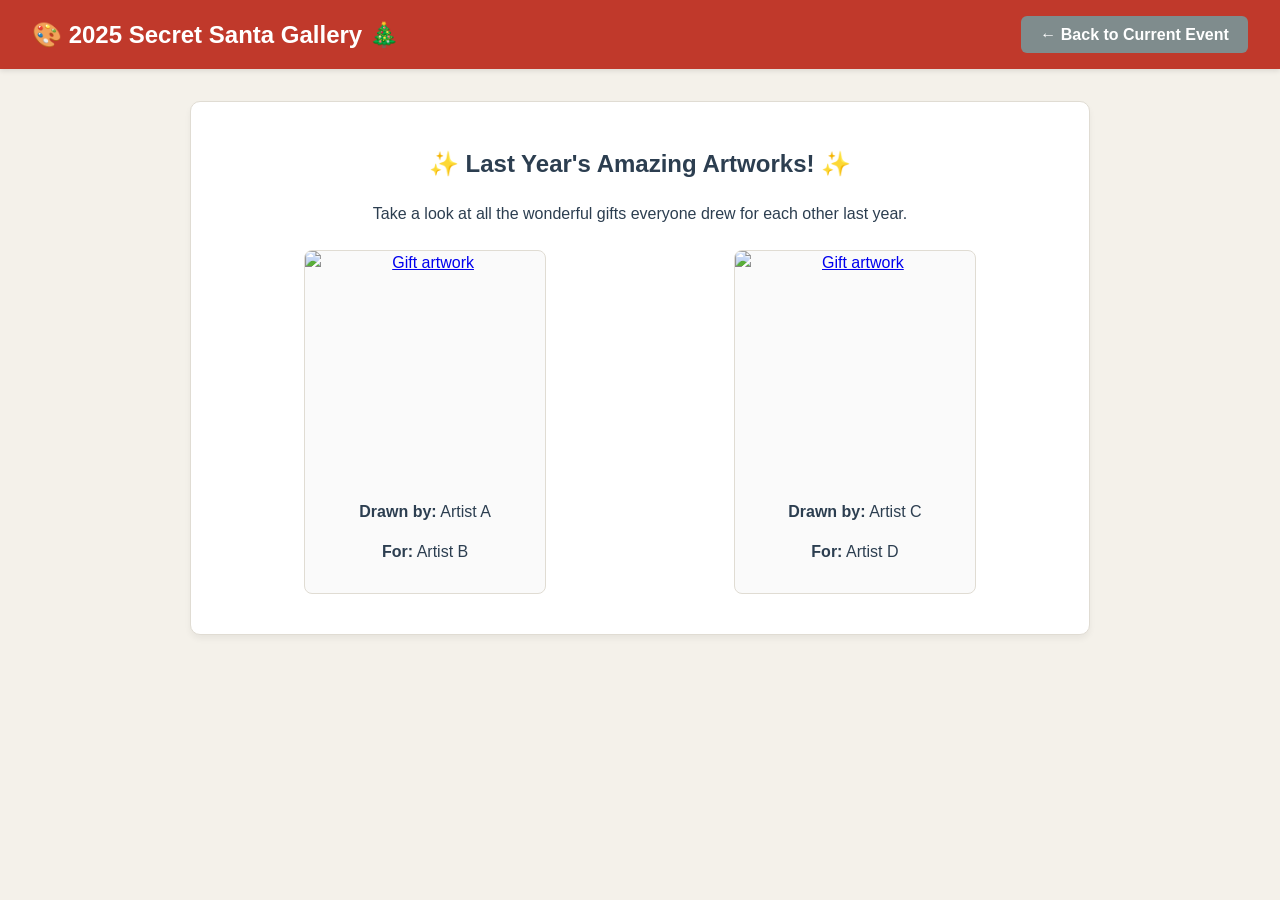
==== gallery.html @ 71a17f6d "gallery added" ====
<!DOCTYPE html>
<html lang="en">

<head>
  <meta charset="UTF-8">
  <meta name="viewport" content="width=device-width, initial-scale=1.0">
  <title>Artist Secret Santa - 2025 Gallery 🎨🎄</title>
  <link rel="stylesheet" href="style.css?v=2">
</head>

<body>
  <header>
    <h1>🎨 2025 Secret Santa Gallery 🎄</h1>
    <div>
      <a href="index.html"><button class="secondary">← Back to Current Event</button></a>
    </div>
  </header>

  <main>
    <section class="card">
      <h2>✨ Last Year's Amazing Artworks! ✨</h2>
      <p>Take a look at all the wonderful gifts everyone drew for each other last year.</p>

      <!-- Gallery Grid -->
      <div class="horizontal-scroll-gallery" id="past-gallery">
        <!-- Example Artwork Card 1 -->
        <div class="art-card">
          <a href="URL_TO_IMAGE_1" target="_blank"><img src="URL_TO_IMAGE_1" alt="Gift artwork"></a>
          <div class="art-card-body">
            <p><strong>Drawn by:</strong> Artist A</p>
            <p><strong>For:</strong> Artist B</p>
          </div>
        </div>

        <!-- Example Artwork Card 2 -->
        <div class="art-card">
          <a href="URL_TO_IMAGE_2" target="_blank"><img src="URL_TO_IMAGE_2" alt="Gift artwork"></a>
          <div class="art-card-body">
            <p><strong>Drawn by:</strong> Artist C</p>
            <p><strong>For:</strong> Artist D</p>
          </div>
        </div>
      </div>
    </section>
  </main>

</body>

</html>
---- style.css ----
:root {
    --bg: #f4f1ea;
    --card-bg: #ffffff;
    --primary: #c0392b;
    --primary-hover: #a93226;
    --secondary: #27ae60;
    --text: #2c3e50;
    --border: #e0dcd3;
}

body {
    font-family: -apple-system, BlinkMacSystemFont, "Segoe UI", Roboto, sans-serif;
    background-color: var(--bg);
    color: var(--text);
    margin: 0;
    padding: 0;
    line-height: 1.5;
    text-align: center;
    /* ⬅️ Adds global centering */
}

header {
    background-color: var(--primary);
    color: white;
    padding: 1rem 2rem;
    display: flex;
    justify-content: space-between;
    align-items: center;
    box-shadow: 0 2px 5px rgba(0, 0, 0, 0.1);
}

header h1 {
    margin: 0;
    font-size: 1.5rem;
}

main {
    max-width: 900px;
    margin: 2rem auto;
    padding: 0 1rem;
}

.card {
    background: var(--card-bg);
    border-radius: 10px;
    padding: 1.5rem;
    margin-bottom: 2rem;
    box-shadow: 0 4px 6px rgba(0, 0, 0, 0.05);
    border: 1px solid var(--border);
}

.highlight-card {
    border-top: 5px solid var(--secondary);
}

.hidden {
    display: none !important;
}

button {
    background-color: var(--primary);
    color: white;
    border: none;
    padding: 0.6rem 1.2rem;
    border-radius: 6px;
    cursor: pointer;
    font-size: 1rem;
    font-weight: bold;
    transition: background 0.2s;
}

button:hover {
    background-color: var(--primary-hover);
}

button:disabled {
    opacity: 0.6;
    cursor: not-allowed;
}

button.secondary {
    background-color: #7f8c8d;
}

button.secondary:hover {
    background-color: #636e72;
}

form {
    display: flex;
    flex-direction: column;
    align-items: center;
    /* ⬅️ Centers form elements inside cards */
    gap: 0.8rem;
    margin-top: 1rem;
}

input[type="text"],
textarea {
    padding: 0.7rem;
    border: 1px solid #ccc;
    border-radius: 6px;
    font-family: inherit;
    font-size: 1rem;
    text-align: center;
    /* ⬅️ Centers text inside input boxes */
    width: 80%;
    max-width: 350px;
    /* ⬅️ Keeps input boxes from getting too wide */
}

textarea {
    min-height: 80px;
    resize: vertical;
}

.user-grid {
    display: flex;
    flex-wrap: wrap;
    justify-content: center;
    /* ⬅️ Centers the artist name buttons */
    gap: 0.8rem;
    margin: 1rem 0;
}

.user-btn {
    background-color: var(--secondary);
    font-size: 1.1rem;
}

.gallery-grid {
    display: grid;
    grid-template-columns: repeat(auto-fill, minmax(240px, 1fr));
    justify-items: center;
    /* ⬅️ Centers gallery cards */
    gap: 1.2rem;
    margin-top: 1.5rem;
}

.art-card {
    border: 1px solid var(--border);
    border-radius: 8px;
    overflow: hidden;
    background: #fafafa;
    margin: 0 auto;
}

.art-card img {
    width: 100%;
    height: 220px;
    object-fit: cover;
    display: block;
    cursor: pointer;
}

.art-card-body {
    padding: 0.8rem;
}

.big-reveal {
    font-size: 1.3rem;
    color: var(--secondary);
}

.success-text {
    color: var(--secondary);
    font-weight: bold;
}

#my-gift-preview {
    max-width: 250px;
    border-radius: 8px;
    margin-top: 0.5rem;
}

hr {
    border: 0;
    border-top: 1px solid var(--border);
    margin: 1.5rem 0;
}

.card-actions {
    display: flex;
    justify-content: center;
    align-items: center;
    gap: 0.75rem;
    flex-wrap: wrap;
}

.small-btn {
    padding: 0.4rem 0.8rem;
    font-size: 0.85rem;
}

.danger-btn {
    background-color: #e74c3c;
}

.danger-btn:hover {
    background-color: #c0392b;
}

.edit-wishlist-form {
    display: flex;
    flex-direction: column;
    gap: 0.5rem;
    margin-top: 0.5rem;
}

.edit-wishlist-form textarea {
    min-height: 60px;
    font-size: 0.9rem;
}

.horizontal-scroll-gallery {
    display: flex;
    flex-wrap: nowrap;
    overflow-x: auto;
    -webkit-overflow-scrolling: touch;
    gap: 1rem;
    padding: 0.5rem 0.2rem 1rem 0.2rem;
    width: 100%;
    box-sizing: border-box;
    scroll-snap-type: x proximity;
}

.horizontal-scroll-gallery .art-card {
    flex: 0 0 240px;
    max-width: 240px;
    /* scroll-snap-align: start;  <-- Delete or comment this out */
    background: #fafafa;
    border: 1px solid var(--border);
    border-radius: 8px;
    overflow: hidden;
}

.rules-card {
    background-color: #f9f9f9;
    border-left: 4px solid var(--primary, #646cff);
    margin-bottom: 1.5rem;
}

.rules-card ul {
    margin-top: 0.5rem;
    margin-bottom: 0.5rem;
}

.profile-bio {
    max-width: 500px;
    margin: 0.5rem auto;
    color: #555;
    font-style: italic;
}

.profile-socials {
    font-size: 0.95rem;
    word-break: break-word;
    margin-bottom: 1rem;
}

/* Full-screen dark semi-transparent backdrop */
.modal-overlay {
    position: fixed;
    top: 0;
    left: 0;
    width: 100%;
    height: 100%;
    background-color: rgba(0, 0, 0, 0.7);
    display: flex;
    justify-content: center;
    align-items: center;
    z-index: 9999;
    padding: 1rem;
    box-sizing: border-box;
}

.modal-overlay.hidden {
    display: none;
}

/* Centered popup window */
.modal-window {
    background: #ffffff;
    width: 100%;
    max-width: 650px;
    max-height: 85vh;
    overflow-y: auto;
    border-radius: 12px;
    padding: 1.5rem;
    box-shadow: 0 10px 30px rgba(0, 0, 0, 0.3);
    margin: 0;
    /* Overrides default card margins so it centers cleanly */
}

.artist-directory-card {
    display: flex;
    flex-direction: column;
    justify-content: center;
    transition: transform 0.15s ease, box-shadow 0.15s ease;
}

.artist-directory-card:hover {
    transform: translateY(-3px);
    box-shadow: 0 4px 12px rgba(0, 0, 0, 0.1);
}

.oc-comments-section {
    text-align: left;
    margin-top: 0.75rem;
    font-size: 0.9rem;
}

.oc-comments-list {
    max-height: 140px;
    overflow-y: auto;
    margin: 0.5rem 0;
    display: flex;
    flex-direction: column;
    gap: 0.4rem;
}

.oc-comment {
    background: #f4f4f6;
    padding: 0.4rem 0.6rem;
    border-radius: 6px;
    word-break: break-word;
    font-size: 0.85rem;
    display: flex;
    justify-content: space-between;
    align-items: flex-start;
    gap: 0.5rem;
}

.no-comments {
    color: #888;
    margin: 0.25rem 0;
}

.oc-comment-form {
    display: flex;
    gap: 0.4rem;
    margin-top: 0.5rem;
}

.oc-comment-form input {
    flex: 1;
    padding: 0.4rem 0.6rem;
    font-size: 0.85rem;
    margin: 0;
}

.delete-comment-btn {
    background: transparent;
    border: none;
    color: #999;
    font-size: 0.75rem;
    padding: 0 0.2rem;
    cursor: pointer;
    line-height: 1.2;
    flex-shrink: 0;
}

.delete-comment-btn:hover {
    color: #d9534f;
    background: transparent;
}

.modal-nav-header {
    display: flex;
    justify-content: space-between;
    align-items: center;
    gap: 1rem;
    margin-bottom: 0.75rem;
}
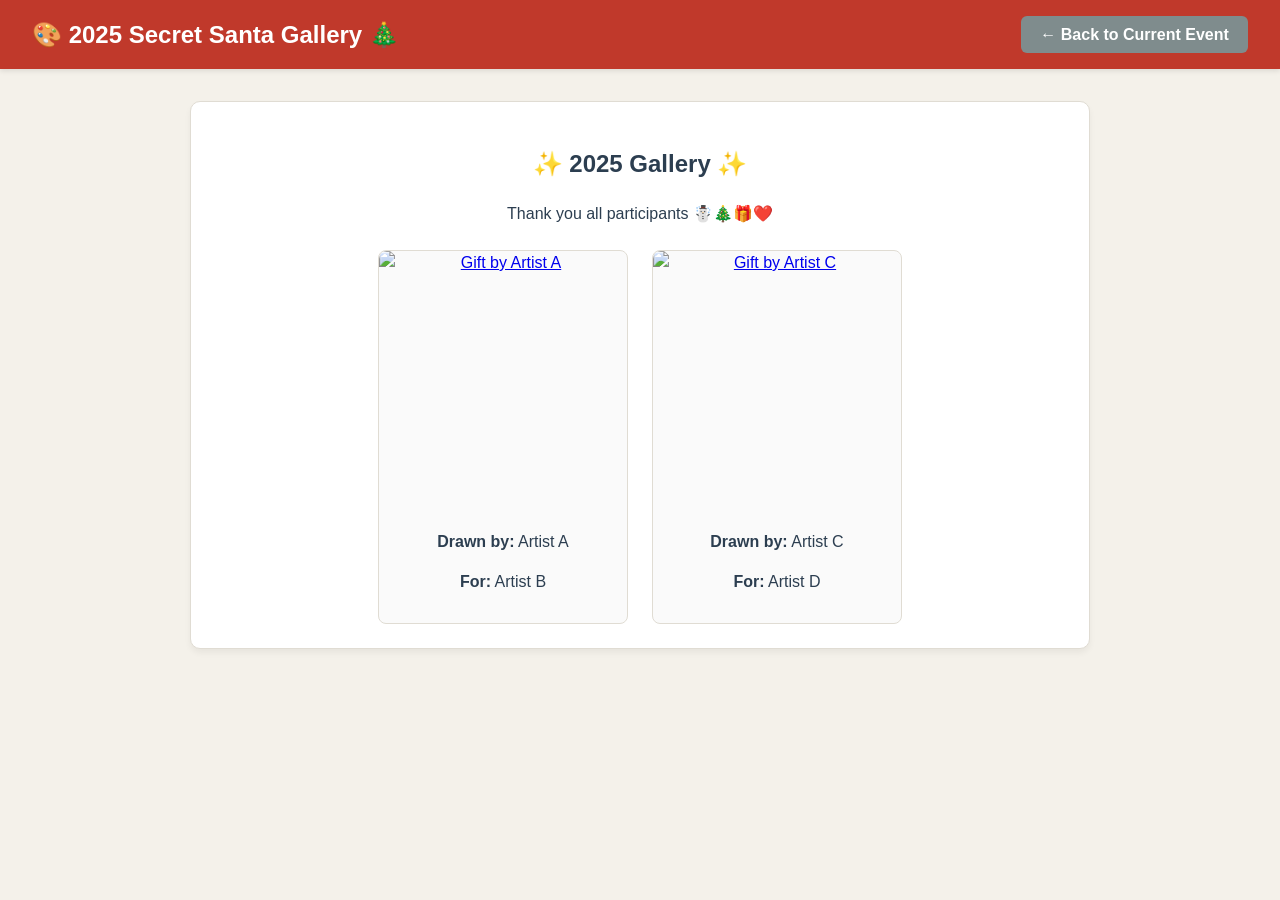
==== commit 00387835: "gallery grid" ====
--- a/gallery.html
+++ b/gallery.html
@@ -17,33 +17,41 @@
   </header>
 
   <main>
-    <section class="card">
-      <h2>✨ Last Year's Amazing Artworks! ✨</h2>
-      <p>Take a look at all the wonderful gifts everyone drew for each other last year.</p>
+    <section class="card" style="max-width: 1000px; margin: 0 auto;">
+      <h2>✨ 2025 Gallery ✨</h2>
+      <p>Thank you all participants ☃️🎄🎁❤️</p>
 
-      <!-- Gallery Grid -->
-      <div class="horizontal-scroll-gallery" id="past-gallery">
-        <!-- Example Artwork Card 1 -->
-        <div class="art-card">
-          <a href="URL_TO_IMAGE_1" target="_blank"><img src="URL_TO_IMAGE_1" alt="Gift artwork"></a>
-          <div class="art-card-body">
-            <p><strong>Drawn by:</strong> Artist A</p>
-            <p><strong>For:</strong> Artist B</p>
-          </div>
-        </div>
 
-        <!-- Example Artwork Card 2 -->
-        <div class="art-card">
-          <a href="URL_TO_IMAGE_2" target="_blank"><img src="URL_TO_IMAGE_2" alt="Gift artwork"></a>
-          <div class="art-card-body">
-            <p><strong>Drawn by:</strong> Artist C</p>
-            <p><strong>For:</strong> Artist D</p>
-          </div>
-        </div>
-      </div>
+      <!-- Grid Container -->
+      <div id="gallery-grid" class="image-grid"></div>
     </section>
   </main>
 
+  <script>
+    // List your past artwork file names/URLs here!
+    // If you put them in a folder named 'gallery-2025/', you can list them like this:
+    const pastArtworks = [
+      { img: "gallery-2025/artwork1.png", drawnBy: "Artist A", forWho: "Artist B" },
+      { img: "gallery-2025/artwork2.png", drawnBy: "Artist C", forWho: "Artist D" },
+      // Add as many as you like here!
+    ];
+
+    const gridContainer = document.getElementById('gallery-grid');
+
+    if (pastArtworks.length === 0) {
+      gridContainer.innerHTML = '<p><em>No artworks added to the gallery yet!</em></p>';
+    } else {
+      gridContainer.innerHTML = pastArtworks.map(art => `
+                <div class="art-card gallery-item">
+                    <a href="${art.img}" target="_blank"><img src="${art.img}" alt="Gift by ${art.drawnBy}"></a>
+                    <div class="art-card-body">
+                        <p><strong>Drawn by:</strong> ${art.drawnBy}</p>
+                        <p><strong>For:</strong> ${art.forWho}</p>
+                    </div>
+                </div>
+            `).join('');
+    }
+  </script>
 </body>
 
 </html>
--- a/style.css
+++ b/style.css
@@ -371,4 +371,26 @@
     align-items: center;
     gap: 1rem;
     margin-bottom: 0.75rem;
+}
+
+.image-grid {
+    display: flex;
+    justify-content: center;
+    flex-wrap: wrap;
+    gap: 1.5rem;
+    margin-top: 1.5rem;
+}
+
+.gallery-item {
+    width: 250px;
+    /* Adjust card width as you prefer */
+    margin: 0;
+    box-sizing: border-box;
+}
+
+.gallery-item img {
+    width: 100%;
+    height: 250px;
+    object-fit: cover;
+    border-radius: 8px;
 }
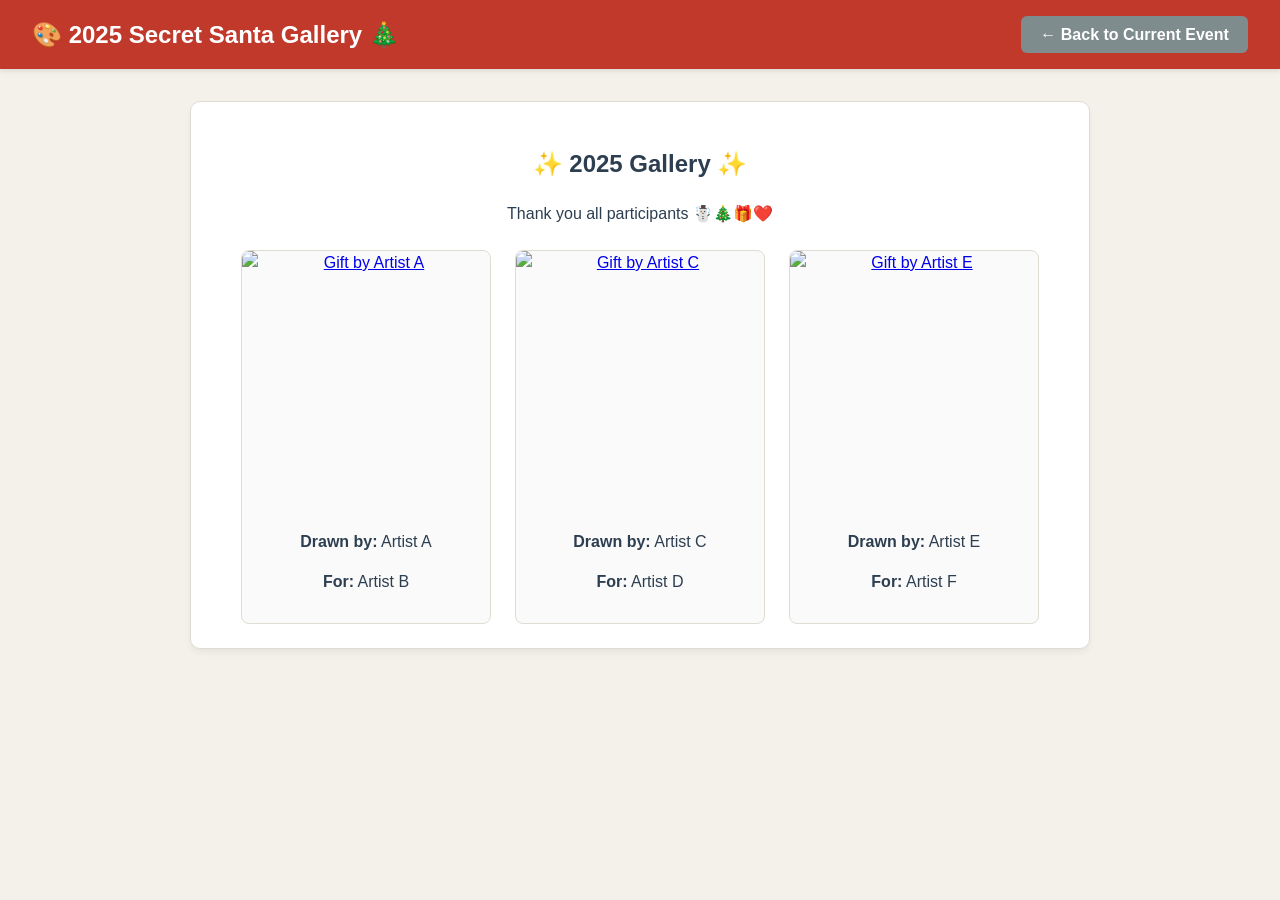
==== commit b8b3c050: "gallery pictures" ====
--- a/gallery.html
+++ b/gallery.html
@@ -28,12 +28,12 @@
   </main>
 
   <script>
-    // List your past artwork file names/URLs here!
-    // If you put them in a folder named 'gallery-2025/', you can list them like this:
+    // List the filenames of the pictures you put inside your gallery_2025 folder
     const pastArtworks = [
-      { img: "gallery-2025/artwork1.png", drawnBy: "Artist A", forWho: "Artist B" },
-      { img: "gallery-2025/artwork2.png", drawnBy: "Artist C", forWho: "Artist D" },
-      // Add as many as you like here!
+      { file: "artwork1.png", drawnBy: "Artist A", forWho: "Artist B" },
+      { file: "artwork2.jpg", drawnBy: "Artist C", forWho: "Artist D" },
+      { file: "artwork3.png", drawnBy: "Artist E", forWho: "Artist F" }
+      // Just add more lines here for each picture you have!
     ];
 
     const gridContainer = document.getElementById('gallery-grid');
@@ -41,15 +41,19 @@
     if (pastArtworks.length === 0) {
       gridContainer.innerHTML = '<p><em>No artworks added to the gallery yet!</em></p>';
     } else {
-      gridContainer.innerHTML = pastArtworks.map(art => `
+      gridContainer.innerHTML = pastArtworks.map(art => {
+        // Automatically builds the path: gallery_2025/filename.png
+        const imgPath = `gallery_2025/${art.file}`;
+        return `
                 <div class="art-card gallery-item">
-                    <a href="${art.img}" target="_blank"><img src="${art.img}" alt="Gift by ${art.drawnBy}"></a>
+                    <a href="${imgPath}" target="_blank"><img src="${imgPath}" alt="Gift by ${art.drawnBy}"></a>
                     <div class="art-card-body">
                         <p><strong>Drawn by:</strong> ${art.drawnBy}</p>
                         <p><strong>For:</strong> ${art.forWho}</p>
                     </div>
                 </div>
-            `).join('');
+            `;
+      }).join('');
     }
   </script>
 </body>
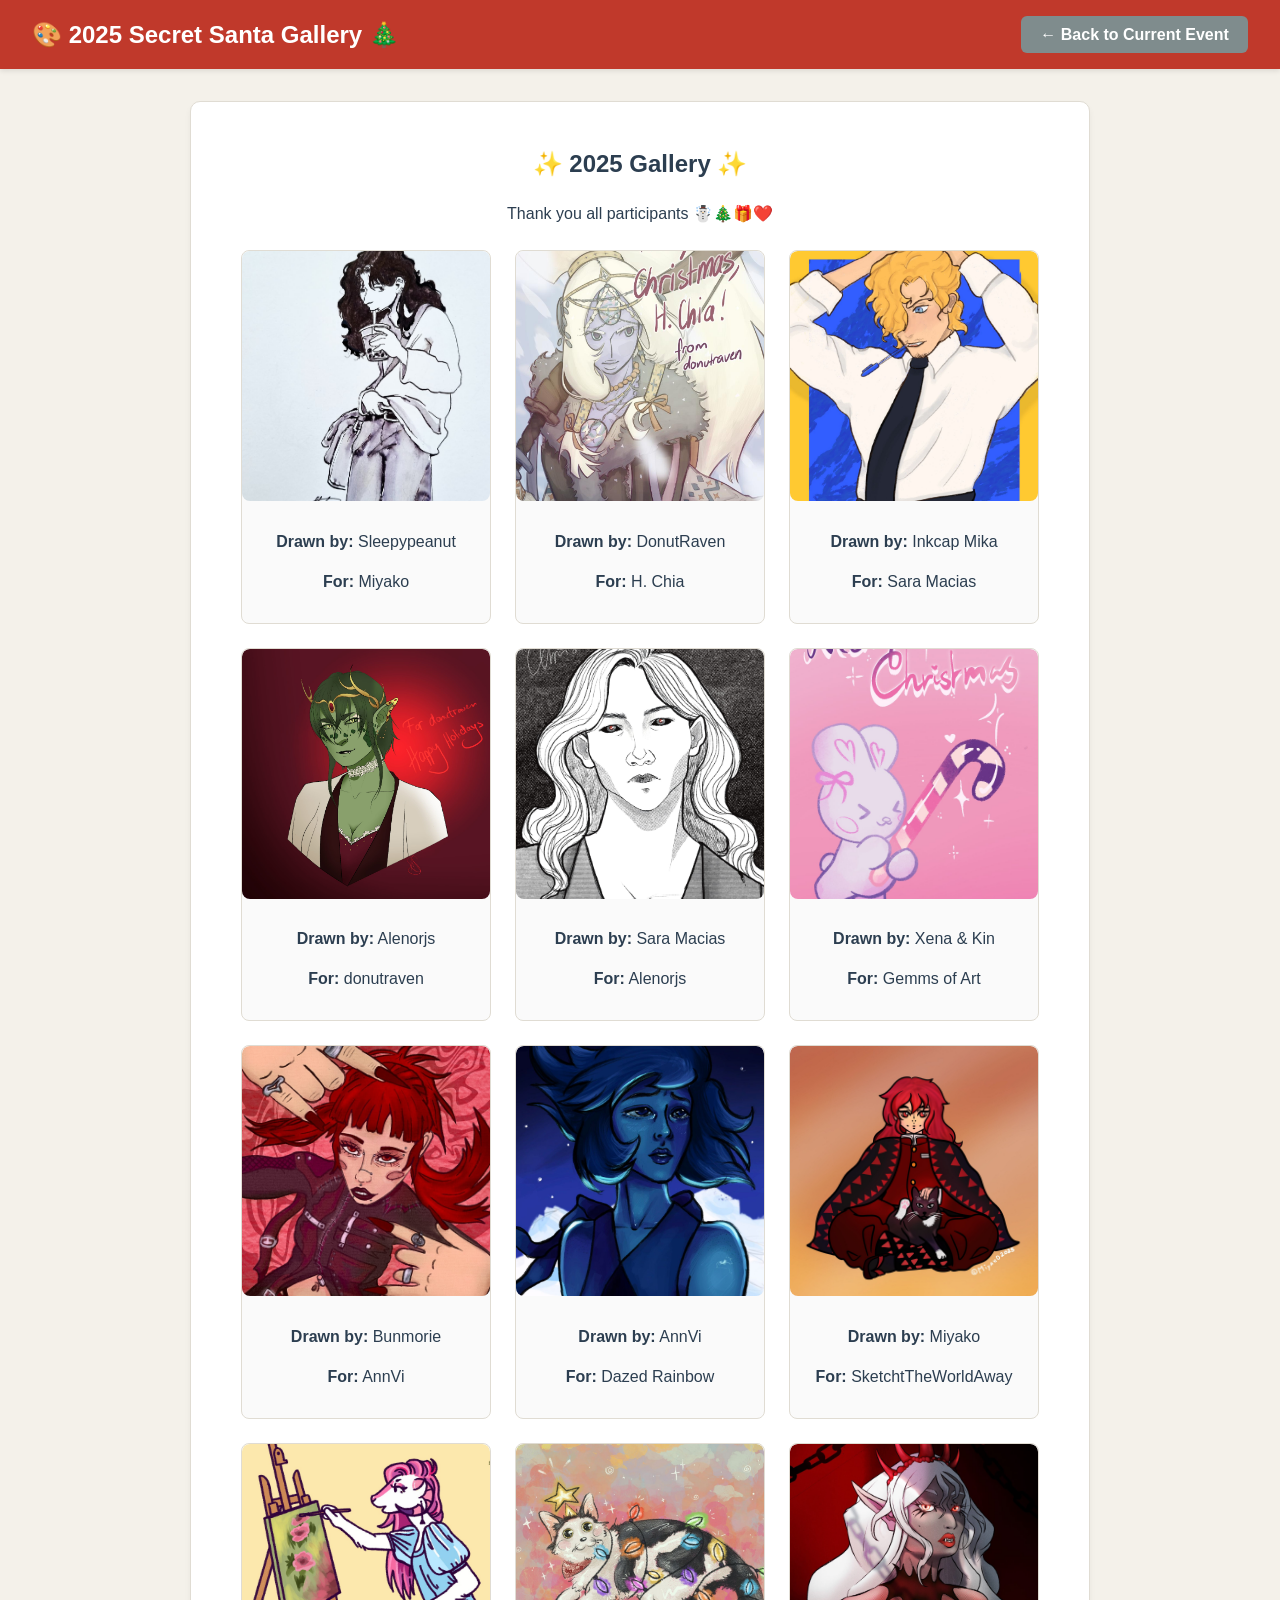
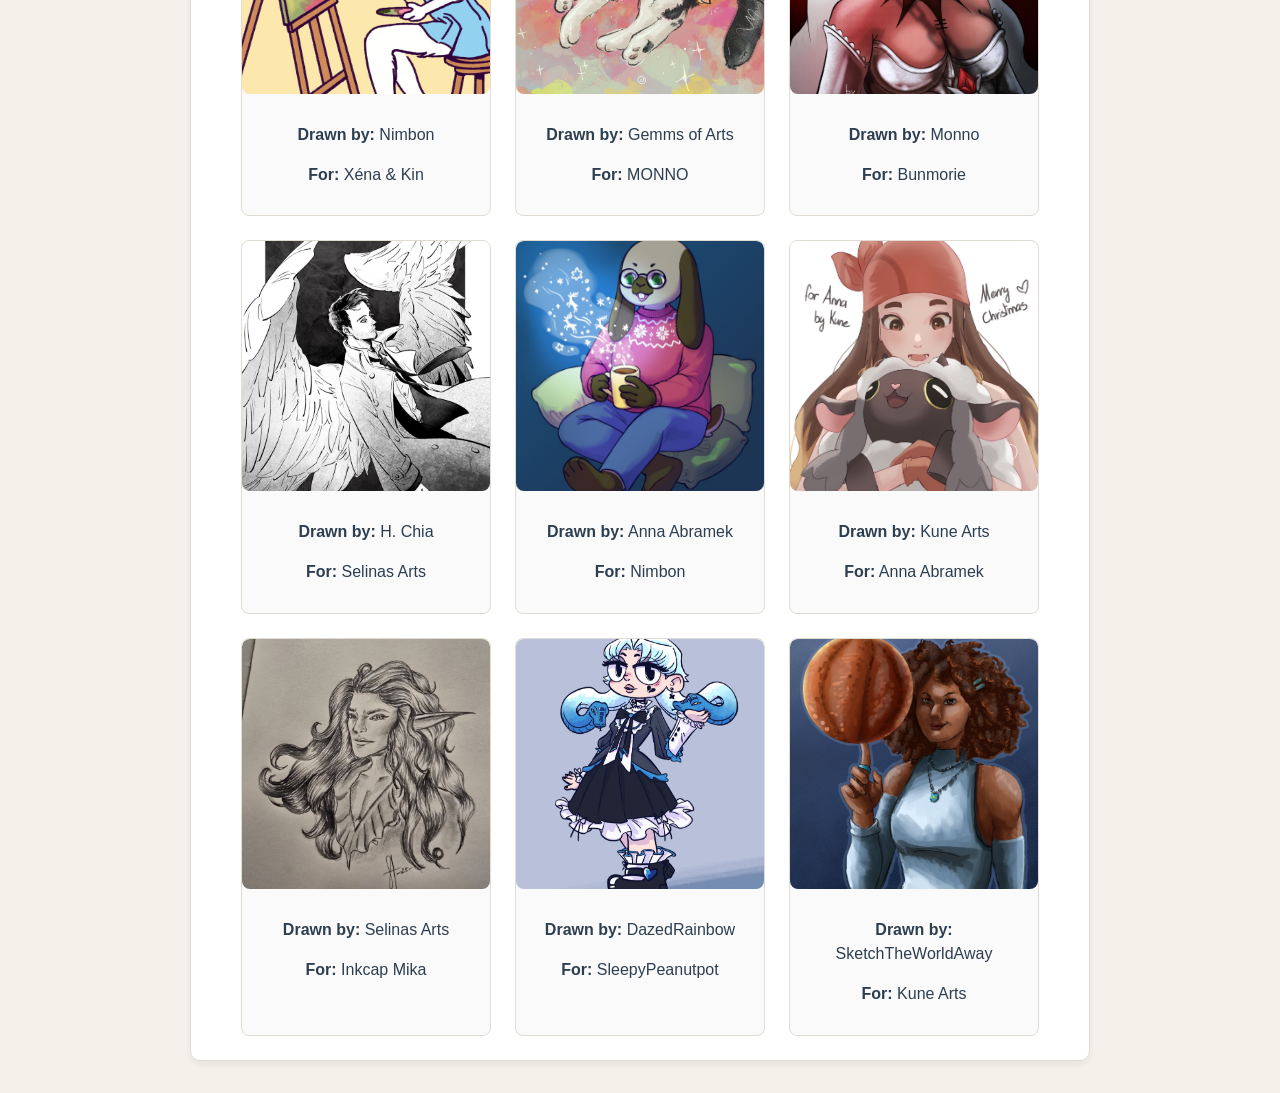
==== commit 93c58161: "photo gallery updated" ====
--- a/gallery.html
+++ b/gallery.html
@@ -30,9 +30,25 @@
   <script>
     // List the filenames of the pictures you put inside your gallery_2025 folder
     const pastArtworks = [
-      { file: "artwork1.png", drawnBy: "Artist A", forWho: "Artist B" },
-      { file: "artwork2.jpg", drawnBy: "Artist C", forWho: "Artist D" },
-      { file: "artwork3.png", drawnBy: "Artist E", forWho: "Artist F" }
+      { file: "artwork1.jpg", drawnBy: "Sleepypeanut", forWho: "Miyako" },
+      { file: "artwork2.jpg", drawnBy: "DonutRaven", forWho: "H. Chia" },
+      { file: "artwork3.jpg", drawnBy: "Inkcap Mika", forWho: "Sara Macias" },
+      { file: "artwork4.jpg", drawnBy: "Alenorjs", forWho: "donutraven" },
+      { file: "artwork5.jpg", drawnBy: "Sara Macias", forWho: "Alenorjs" },
+      { file: "artwork6.jpg", drawnBy: "Xena & Kin", forWho: "Gemms of Art" },
+      { file: "artwork7.jpg", drawnBy: "Bunmorie", forWho: "AnnVi" },
+      { file: "artwork8.jpg", drawnBy: "AnnVi", forWho: "Dazed Rainbow" },
+      { file: "artwork9.jpg", drawnBy: "Miyako", forWho: "SketchtTheWorldAway" },
+      { file: "artwork10.jpg", drawnBy: "Nimbon", forWho: "Xéna & Kin" },
+      { file: "artwork11.jpg", drawnBy: "Gemms of Arts", forWho: "MONNO" },
+      { file: "artwork12.jpg", drawnBy: "Monno", forWho: "Bunmorie" },
+      { file: "artwork13.jpg", drawnBy: "H. Chia", forWho: "Selinas Arts" },
+      { file: "artwork14.jpg", drawnBy: "Anna Abramek", forWho: "Nimbon" },
+      { file: "artwork15.jpg", drawnBy: "Kune Arts", forWho: "Anna Abramek" },
+      { file: "artwork16.jpg", drawnBy: "Selinas Arts", forWho: "Inkcap Mika" },
+      { file: "artwork17.jpg", drawnBy: "DazedRainbow", forWho: "SleepyPeanutpot" },
+      { file: "artwork18.jpg", drawnBy: "SketchTheWorldAway", forWho: "Kune Arts" }
+
       // Just add more lines here for each picture you have!
     ];
 
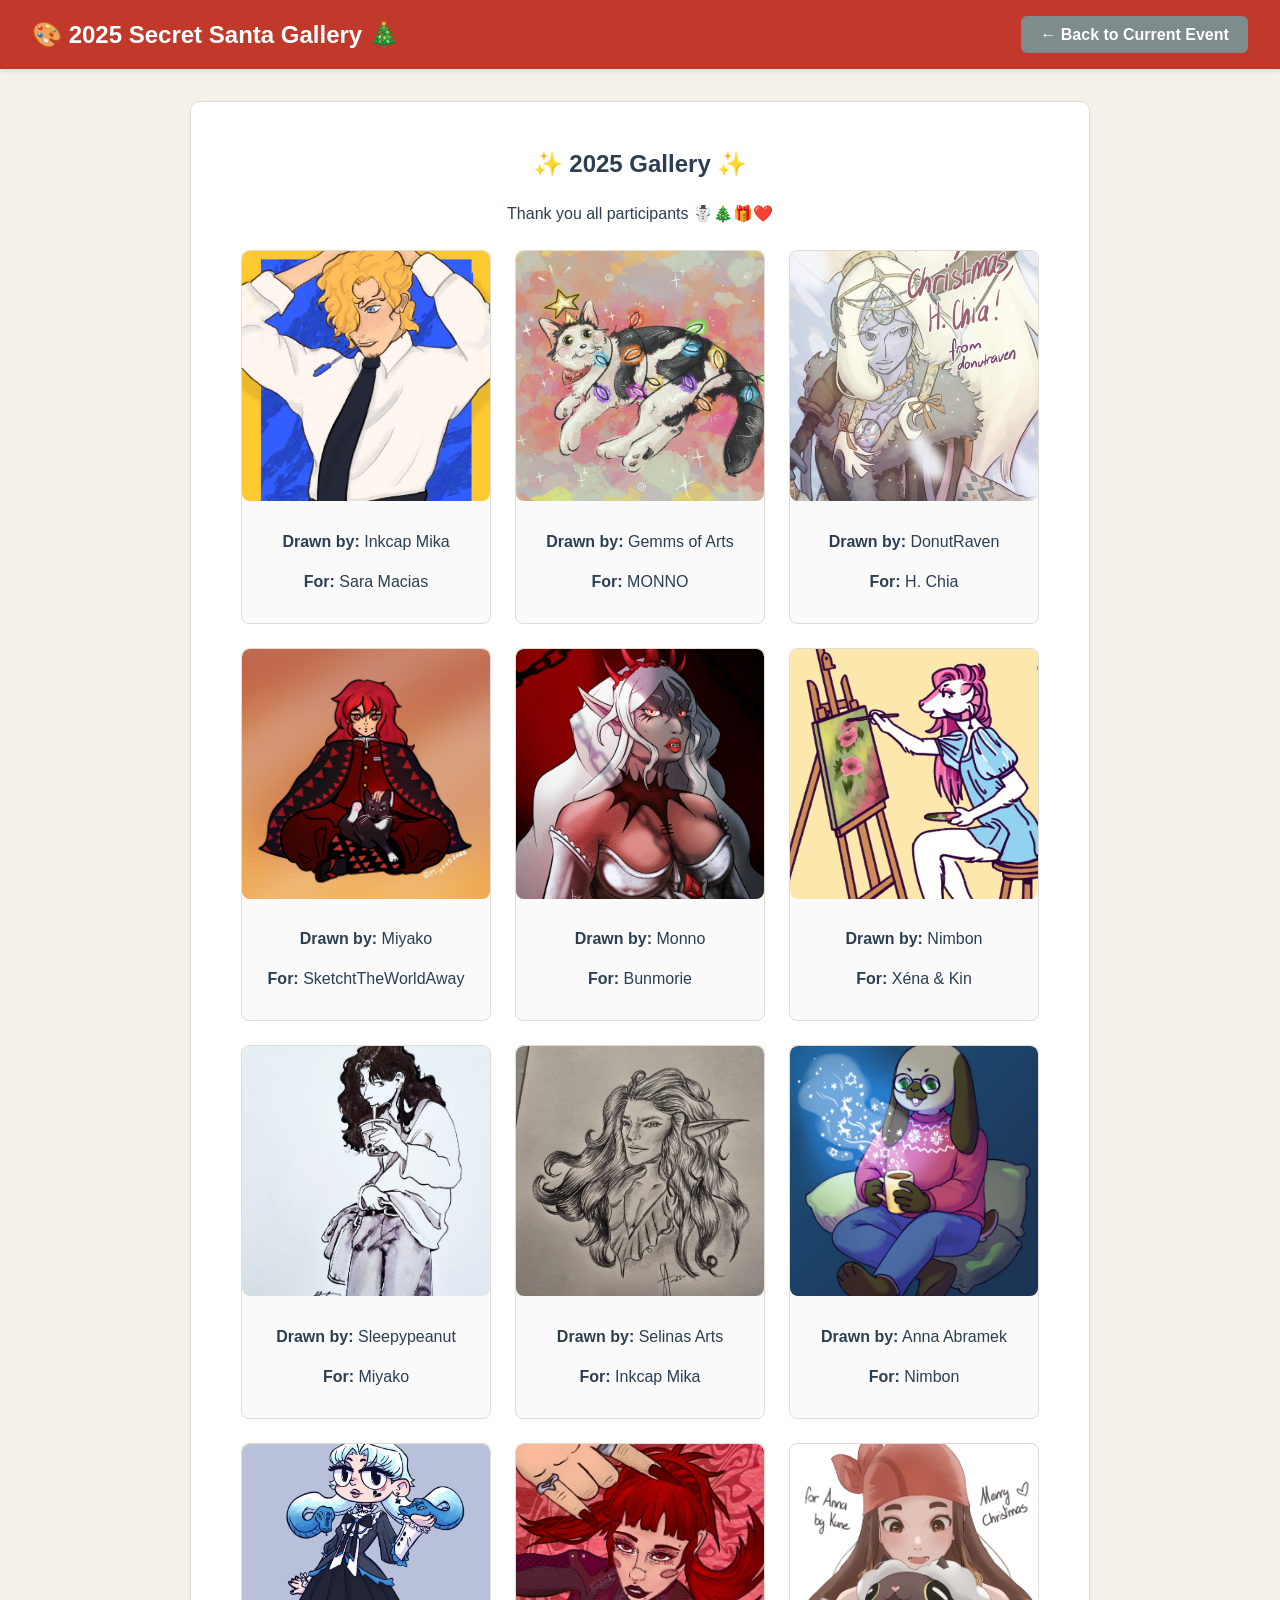
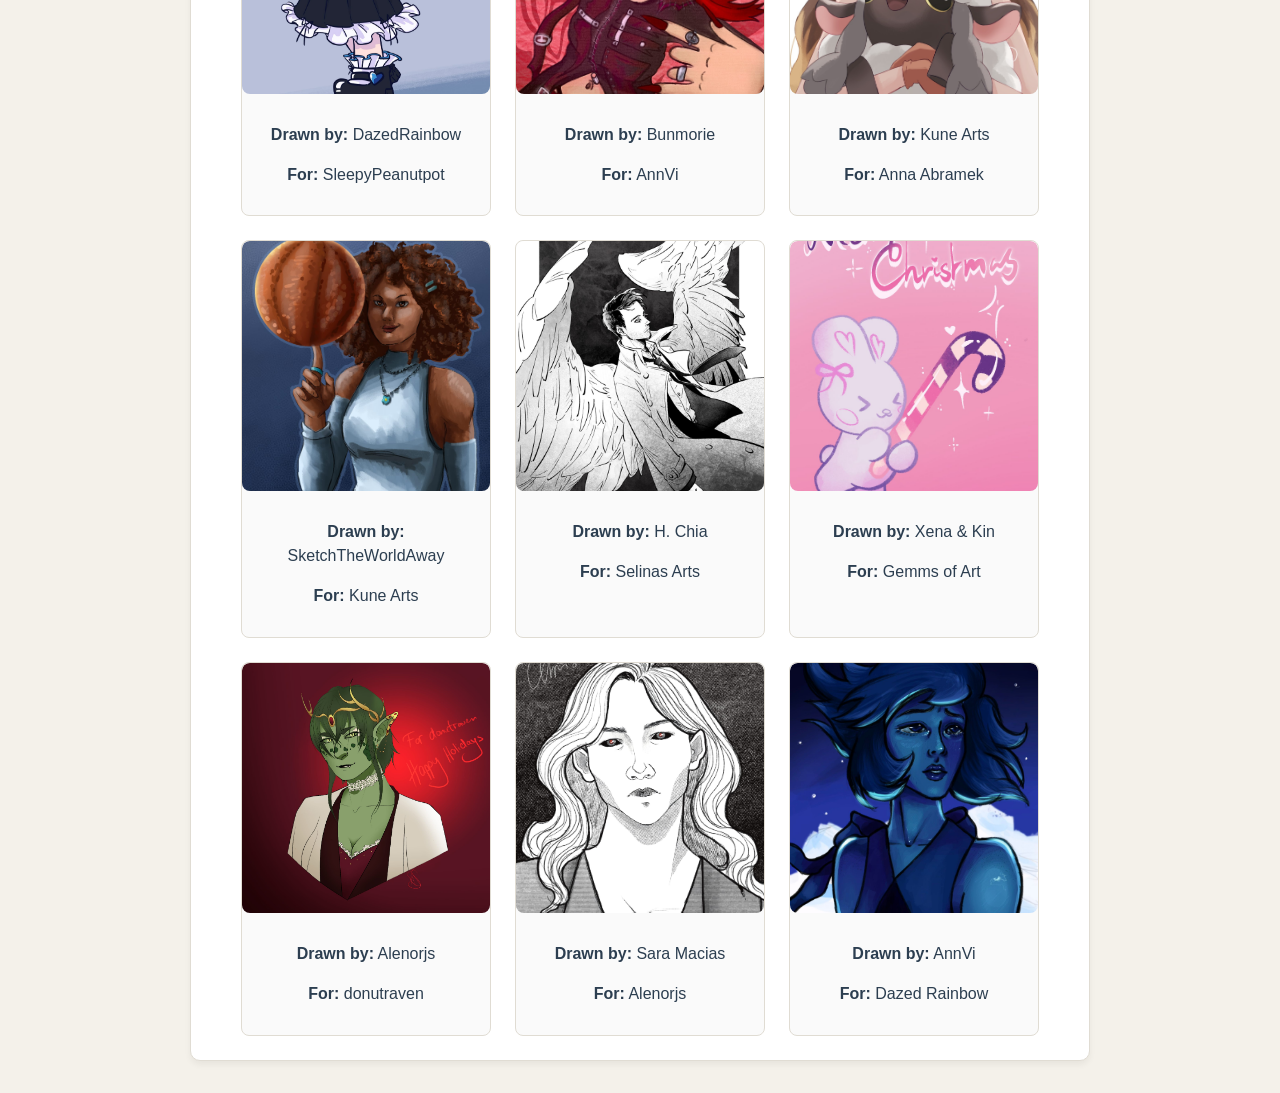
==== commit 73596456: "random order" ====
--- a/gallery.html
+++ b/gallery.html
@@ -57,8 +57,10 @@
     if (pastArtworks.length === 0) {
       gridContainer.innerHTML = '<p><em>No artworks added to the gallery yet!</em></p>';
     } else {
-      gridContainer.innerHTML = pastArtworks.map(art => {
-        // Automatically builds the path: gallery_2025/filename.png
+      // Randomly shuffle the array every time the page loads
+      const shuffledArtworks = [...pastArtworks].sort(() => Math.random() - 0.5);
+
+      gridContainer.innerHTML = shuffledArtworks.map(art => {
         const imgPath = `gallery_2025/${art.file}`;
         return `
                 <div class="art-card gallery-item">
